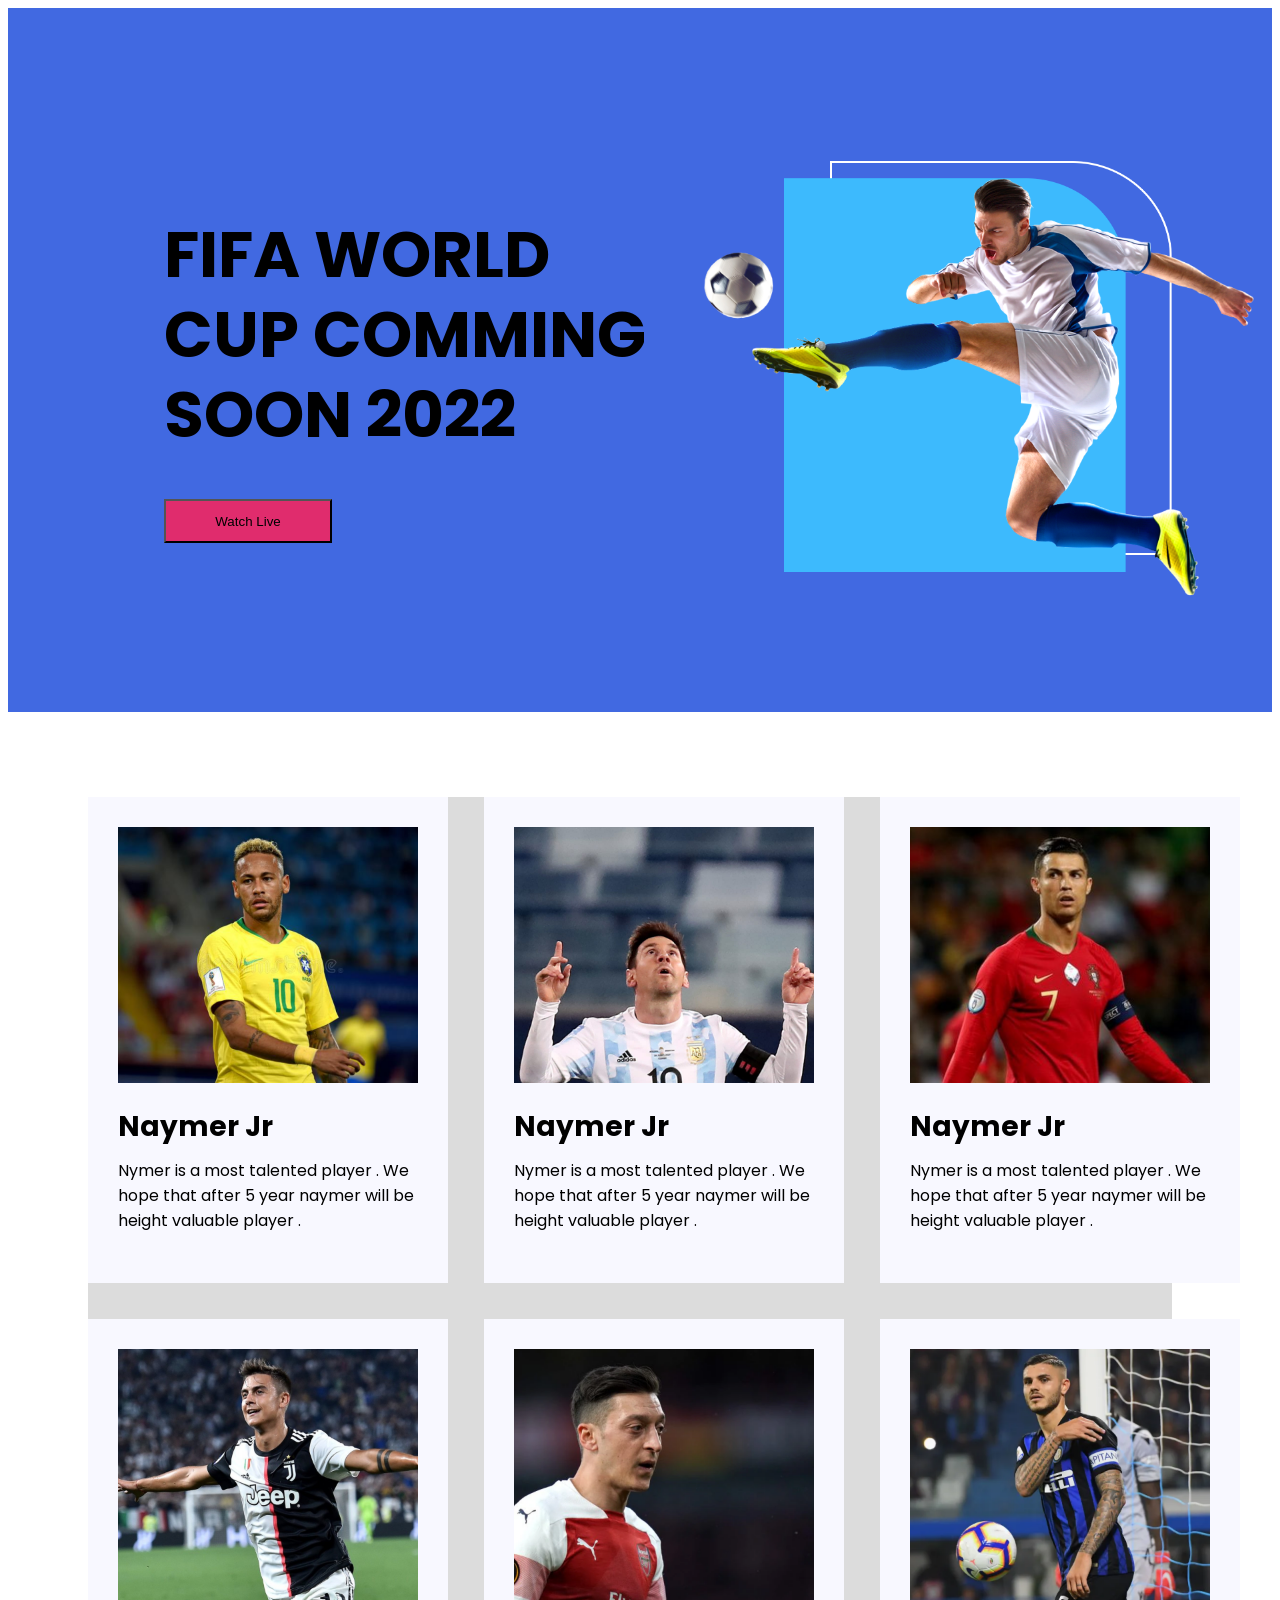
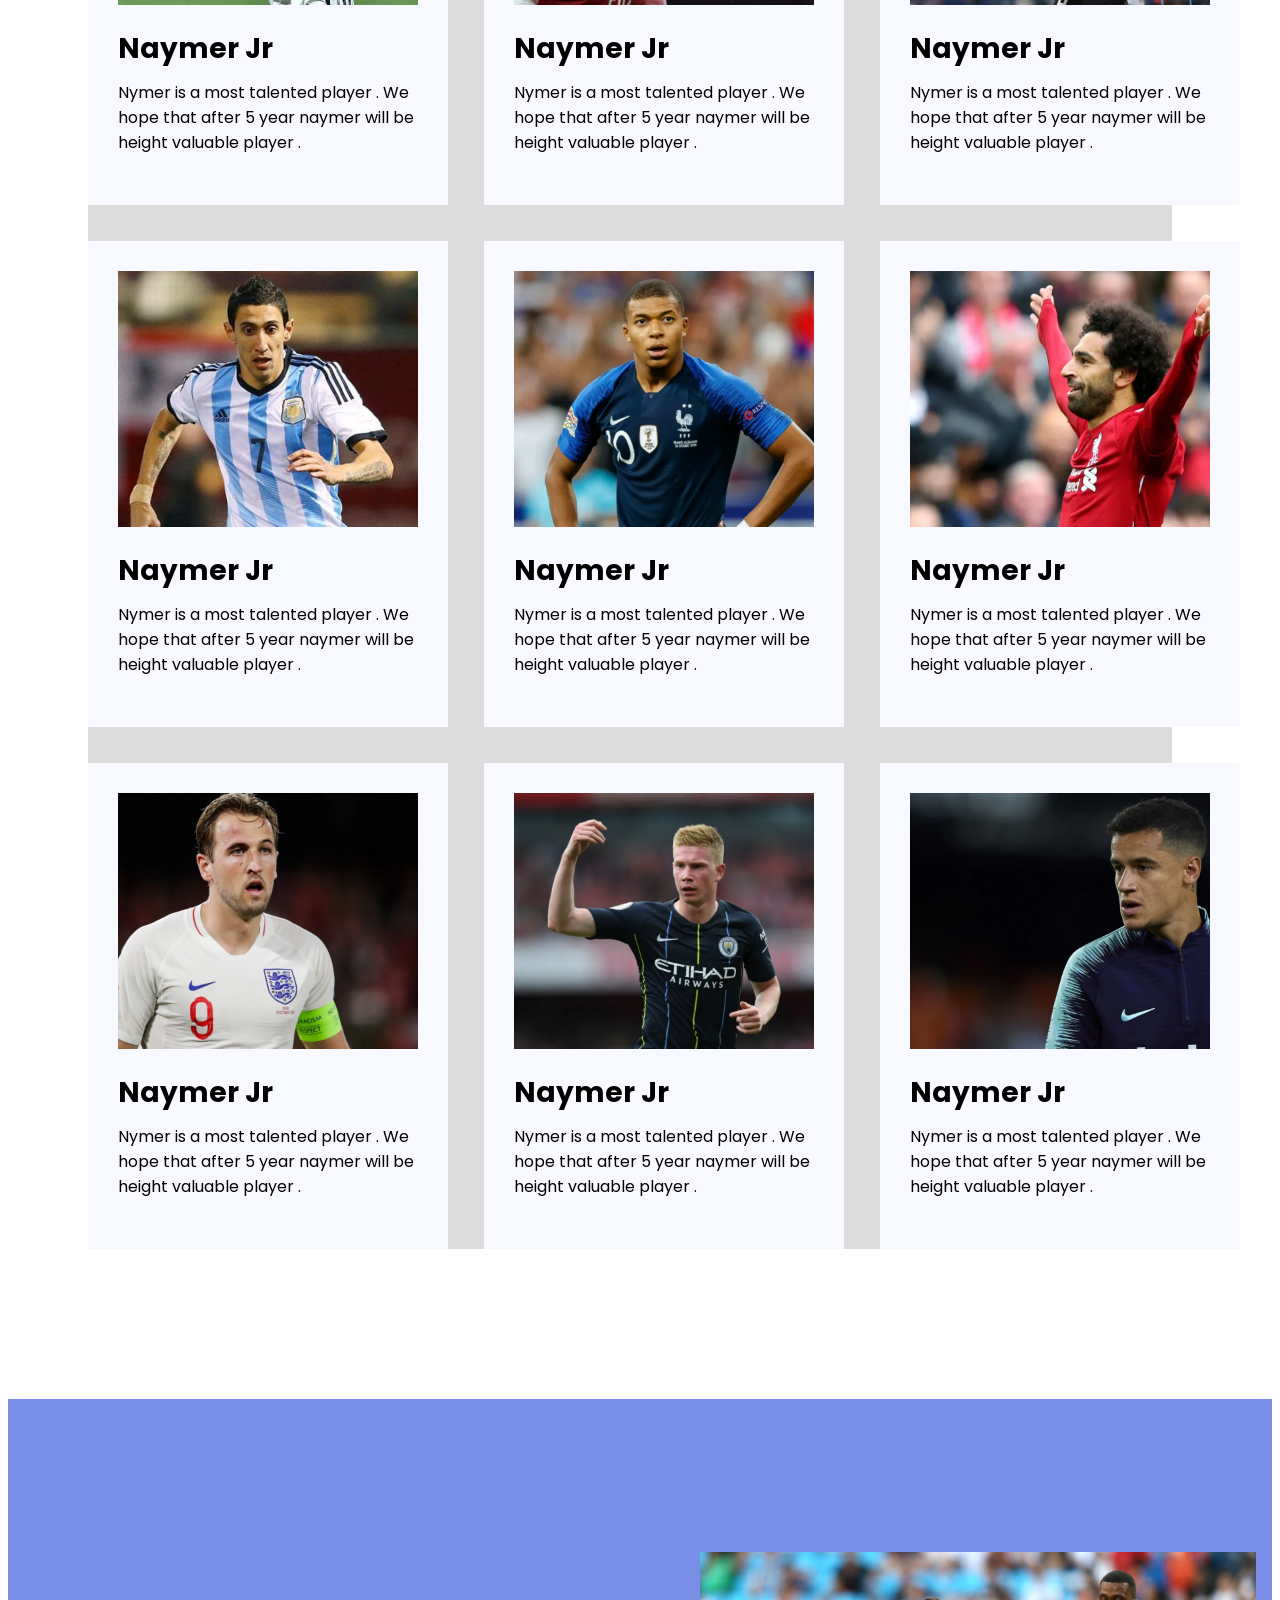
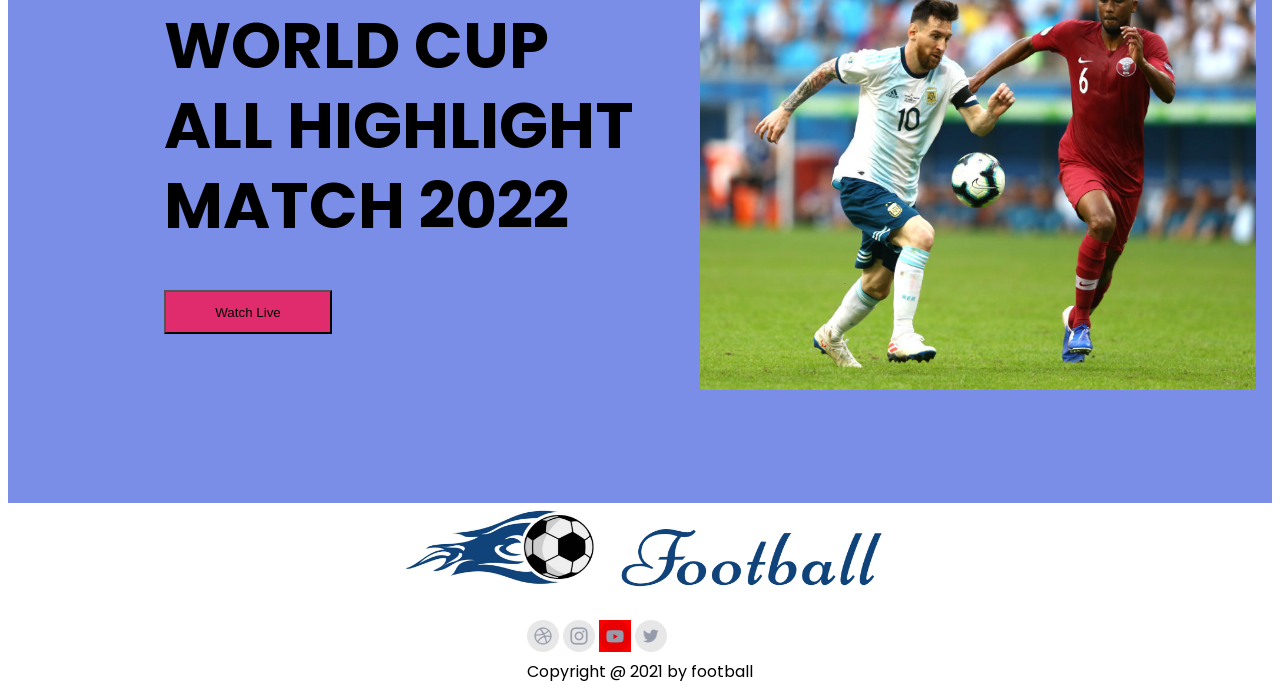
==== football.html @ 5e916704 "Football" ====
<!DOCTYPE html>
<html lang="en">

<head>
    <meta charset="UTF-8">
    <meta http-equiv="X-UA-Compatible" content="IE=edge">
    <meta name="viewport" content="width=device-width, initial-scale=1.0">
    <title>Football Club</title>
    <style>
        @import url('https://fonts.googleapis.com/css2?family=Poppins:wght@700&display=swap');
    </style>
    <link rel="stylesheet" href="Styles/style.css">
</head>

<body>
    <!-- header start -->
    <header>

    </header>
    <!-- header End -->
    <main>
        <!-- -----------------------------------
        -------main section or top section-----
        --------------------------------------->
        <section class="top-section">
            <div class="half-width">
                <h1 class="title"> FIFA WORLD CUP COMMING SOON 2022</h1>
                <button>Watch Live</button>
            </div>
            <div class="half-width">
                <img src="responsive-football-main/images/banner.png" alt="">
            </div>
        </section>
        <!-- ----------------------------------------------------------------------
 ---------------Player photo and detailas in this section ---------------->

        <section class="players">
            <div class="player">
                <img src="responsive-football-main/images/players/player-1.png" alt="">
                <div class="player-information">
                    <h2 class="player-name">Naymer Jr</h2>
                    <p class="player-details">
                        Nymer is a most talented player . We hope that after 5 year naymer will be height valuable player .
                    </p>
                </div>
            </div>
            <div class="player">
                <img src="responsive-football-main/images/players/player-2.png" alt="">
                <div class="player-information">
                    <h2 class="player-name">Naymer Jr</h2>
                    <p class="player-details">
                        Nymer is a most talented player . We hope that after 5 year naymer will be height valuable player .
                    </p>
                </div>
            </div>
            <div class="player">
                <img src="responsive-football-main/images/players/player-3.png" alt="">
                <div class="player-information">
                    <h2 class="player-name">Naymer Jr</h2>
                    <p class="player-details">
                        Nymer is a most talented player . We hope that after 5 year naymer will be height valuable player .
                    </p>
                </div>
            </div>
            <div class="player">
                <img src="responsive-football-main/images/players/player-4.png" alt="">
                <div class="player-information">
                    <h2 class="player-name">Naymer Jr</h2>
                    <p class="player-details">
                        Nymer is a most talented player . We hope that after 5 year naymer will be height valuable player .
                    </p>
                </div>
            </div>
            <div class="player">
                <img src="responsive-football-main/images/players/player-5.png" alt="">
                <div class="player-information">
                    <h2 class="player-name">Naymer Jr</h2>
                    <p class="player-details">
                        Nymer is a most talented player . We hope that after 5 year naymer will be height valuable player .
                    </p>
                </div>
            </div>
            <div class="player">
                <img src="responsive-football-main/images/players/player-6.png" alt="">
                <div class="player-information">
                    <h2 class="player-name">Naymer Jr</h2>
                    <p class="player-details">
                        Nymer is a most talented player . We hope that after 5 year naymer will be height valuable player .
                    </p>
                </div>
            </div>
            <div class="player">
                <img src="responsive-football-main/images/players/player-7.png" alt="">
                <div class="player-information">
                    <h2 class="player-name">Naymer Jr</h2>
                    <p class="player-details">
                        Nymer is a most talented player . We hope that after 5 year naymer will be height valuable player .
                    </p>
                </div>
            </div>
            <div class="player">
                <img src="responsive-football-main/images/players/player-8.png" alt="">
                <div class="player-information">
                    <h2 class="player-name">Naymer Jr</h2>
                    <p class="player-details">
                        Nymer is a most talented player . We hope that after 5 year naymer will be height valuable player .
                    </p>
                </div>
            </div>
            <div class="player">
                <img src="responsive-football-main/images/players/player-9.png" alt="">
                <div class="player-information">
                    <h2 class="player-name">Naymer Jr</h2>
                    <p class="player-details">
                        Nymer is a most talented player . We hope that after 5 year naymer will be height valuable player .
                    </p>
                </div>
            </div>
            <div class="player">
                <img src="responsive-football-main/images/players/player-10.png" alt="">
                <div class="player-information">
                    <h2 class="player-name">Naymer Jr</h2>
                    <p class="player-details">
                        Nymer is a most talented player . We hope that after 5 year naymer will be height valuable player .
                    </p>
                </div>
            </div>
            <div class="player">
                <img src="responsive-football-main/images/players/player-11.png" alt="">
                <div class="player-information">
                    <h2 class="player-name">Naymer Jr</h2>
                    <p class="player-details">
                        Nymer is a most talented player . We hope that after 5 year naymer will be height valuable player .
                    </p>
                </div>
            </div>
            <div class="player">
                <img src="responsive-football-main/images/players/player-12.png" alt="">
                <div class="player-information">
                    <h2 class="player-name">Naymer Jr</h2>
                    <p class="player-details">
                        Nymer is a most talented player . We hope that after 5 year naymer will be height valuable player .
                    </p>
                </div>
            </div>
        </section>
        <!-- ----------------------------------------------
     --------------Hilight section------------------- -->

        <section class="top-section hilight">
            <div class="half-width">
                <h1 class="title"> WORLD CUP ALL HIGHLIGHT MATCH 2022</h1>
                <button>Watch Live</button>
            </div>
            <div class="half-width">
                <img src="responsive-football-main/images/match.png" alt="">
            </div>
        </section>
        <footer>
            <div class="social-icon">
                <div class="logo">
                    <img src="responsive-football-main/images/Logo.png" alt="">
                </div>
                <div class="icon">
                    <img src="responsive-football-main/images/Social Icons/Dribbble.png" alt="">
                    <img src="responsive-football-main/images/Social Icons/Instagram.png" alt="">
                    <img class="youtube" src="responsive-football-main/images/Social Icons/Youtube.png" alt="">
                    <img src="responsive-football-main/images/Social Icons/Twitter.png" alt="">
                    <div class="copy-right">Copyright @ 2021 by football</div>
                </div>
            </div>
        </footer>
    </main>
</body>

</html>
---- Styles/style.css ----
body {
    font-family: 'Poppins', sans-serif;
}

.top-section {
    display: flex;
    background-color: royalblue;
}

.half-width {
    width: 50%;
}

.title {
    width: 485px;
    Height: 230px;
    font-size: 64px;
    margin: 207px 0px 27px 156px;
    line-height: 80px;
}

button {
    margin-left: 156px;
    margin-top: 27px;
    margin-bottom: 169px;
    width: 168px;
    height: 44px;
    background-color: #E02C6D;
    ;
}

.half-width img {
    margin-top: 153px;
    margin-left: 60px;
    width: 556.01px;
    height: 438px;
}


/* ------------------------------
--players information section----
------------------------------- */

.players {
    margin: 85px 100px 150px 80px;
    display: grid;
    grid-template-columns: repeat(3, 1fr);
    grid-gap: 36px;
    background-color: gainsboro;
}

.player {
    Width: 330px;
    Height: 456px;
    padding: 15px;
    background-color: ghostwhite;
}

.player img {
    width: 300px;
    height: 256px;
    padding: 15px 15px 0px 15px;
    margin-bottom: 16px;
}

.player-information {
    margin-left: 15px;
}

.player-name {
    font-size: 28px;
    margin: 0;
}

.player-details {
    font-size: 16px;
    margin-top: 10px
}

.hilight {
    background-color: rgb(122, 142, 231);
}

.social-icon {
    display: flex;
    flex-direction: column;
    align-items: center;
}

.logo img {
    justify-content: center;
    width: 484px;
    height: 110px;
}

.icon img {
    width: 32px;
    height: 32px;
}

.youtube {
    background-color: red;
}
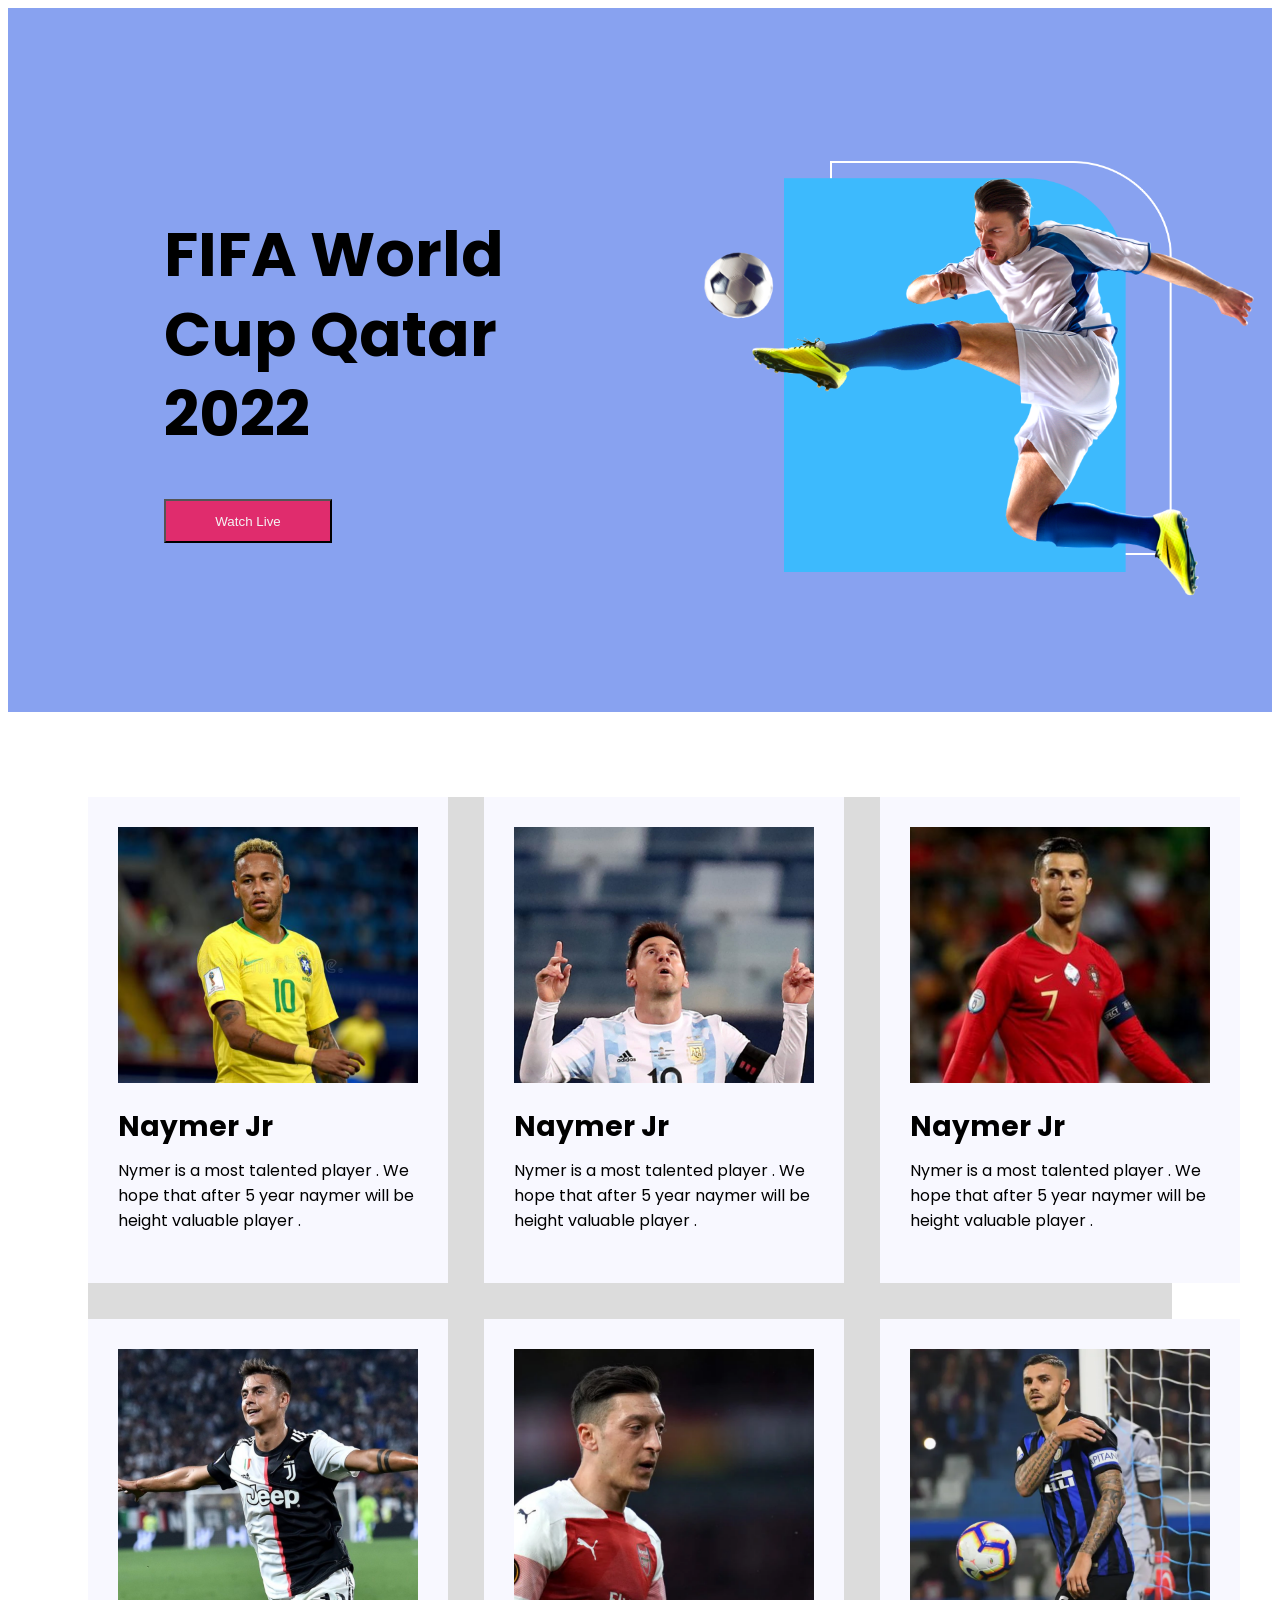
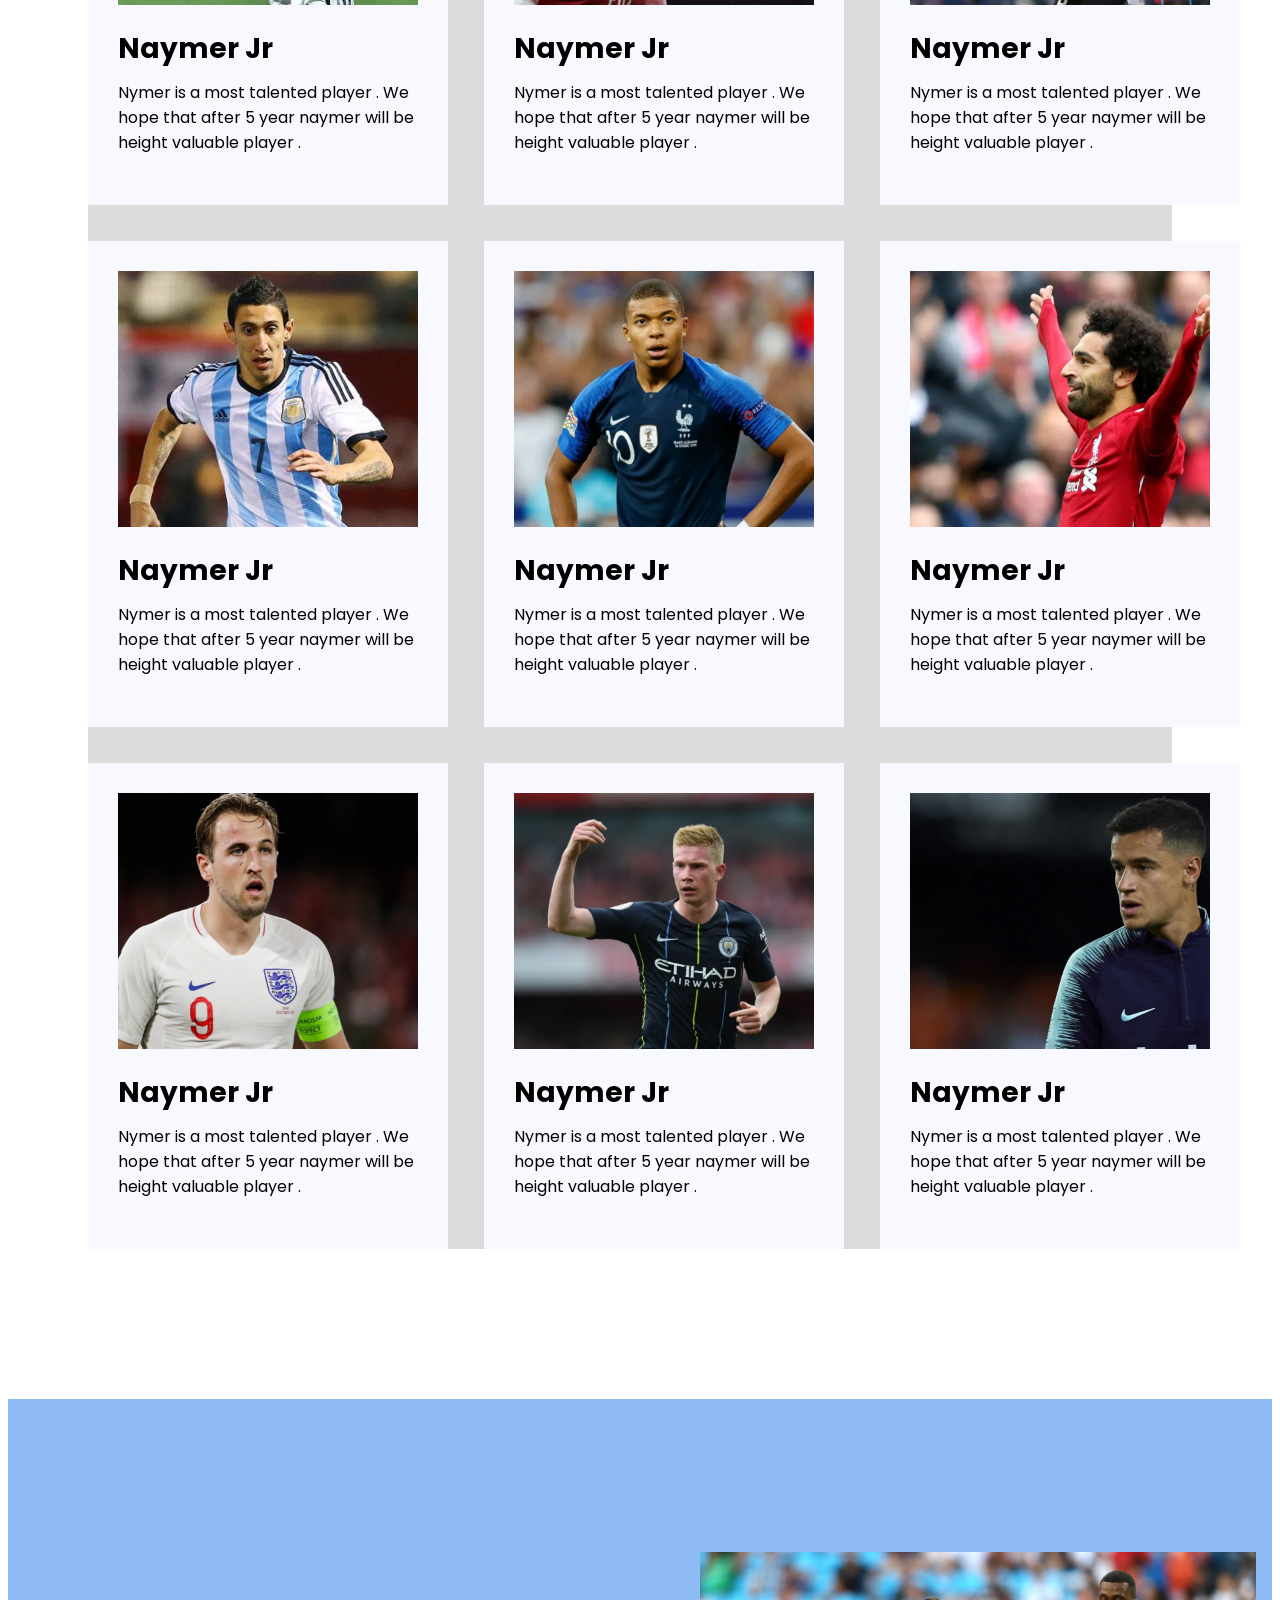
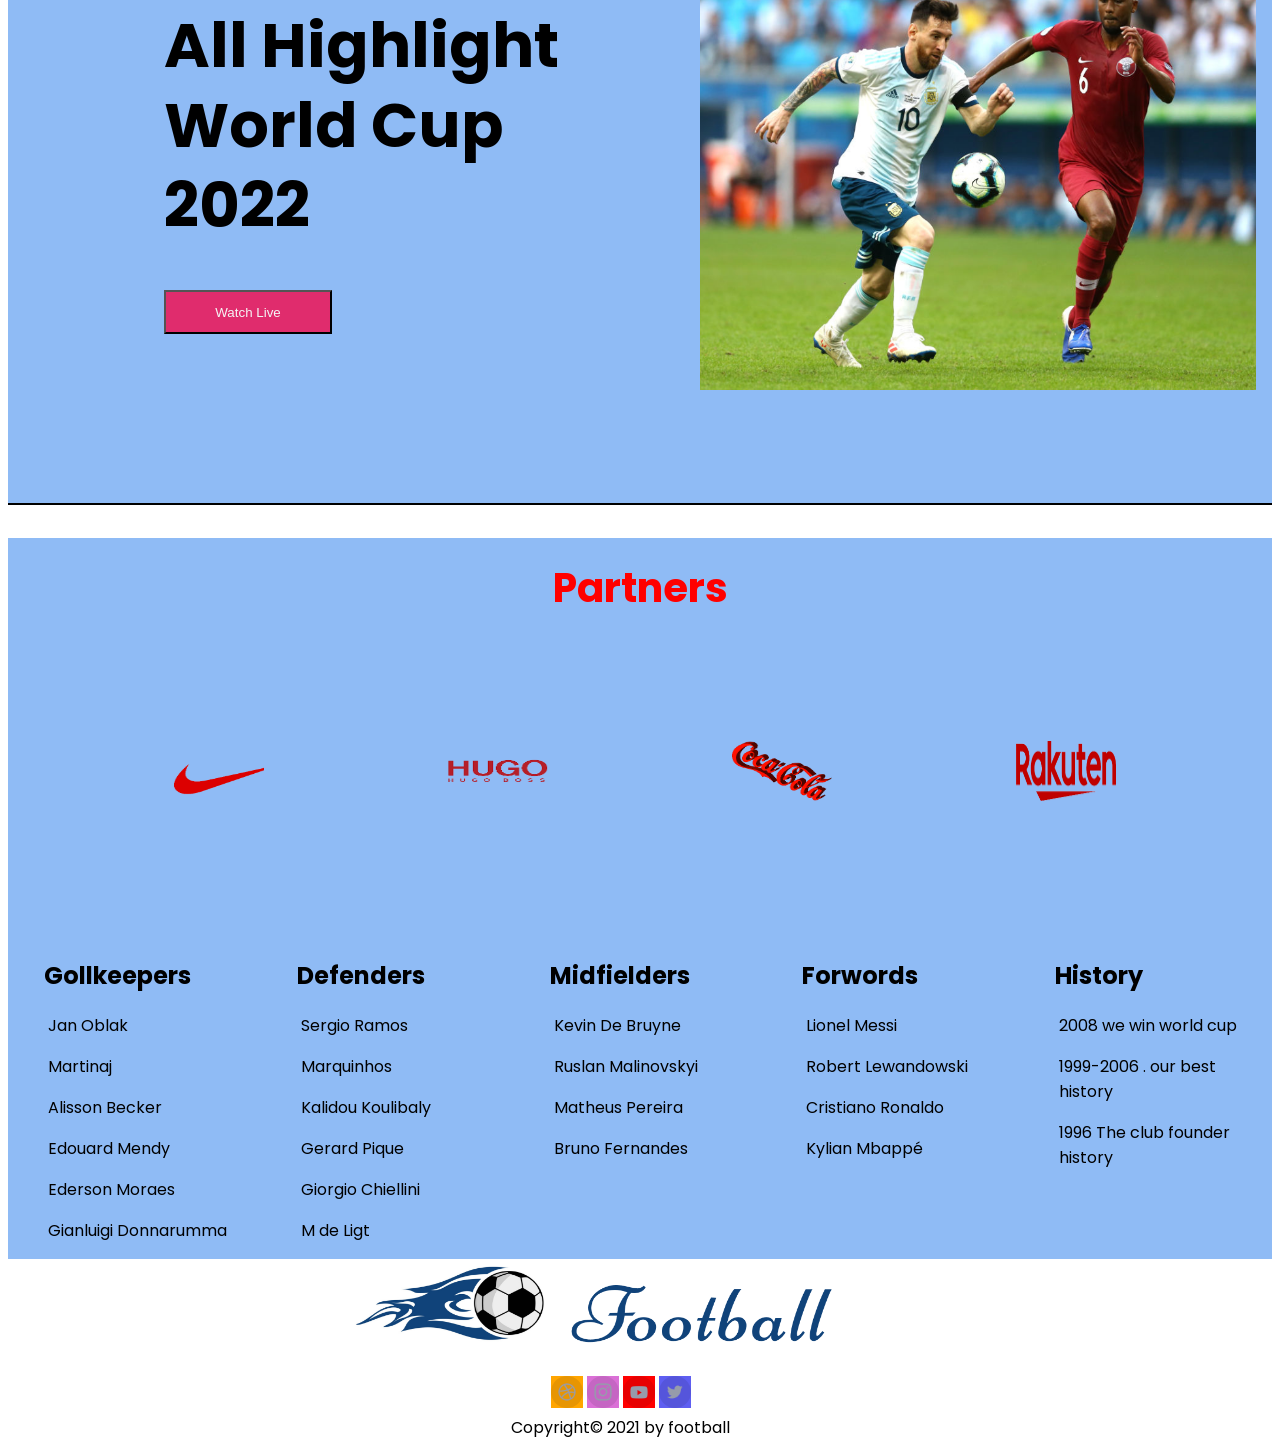
==== commit 0ae98807: "2nd chenge" ====
--- a/football.html
+++ b/football.html
@@ -19,20 +19,24 @@
     </header>
     <!-- header End -->
     <main>
+
         <!-- -----------------------------------
         -------main section or top section-----
         --------------------------------------->
+
         <section class="top-section">
             <div class="half-width">
-                <h1 class="title"> FIFA WORLD CUP COMMING SOON 2022</h1>
+                <h1 class="title"> FIFA World Cup Qatar 2022</h1>
                 <button>Watch Live</button>
             </div>
             <div class="half-width">
                 <img src="responsive-football-main/images/banner.png" alt="">
             </div>
         </section>
-        <!-- ----------------------------------------------------------------------
- ---------------Player photo and detailas in this section ---------------->
+
+        <!-- --------------------------------------------
+         -----Player photo and detailas in this section -
+         ----------------------------------------------->
 
         <section class="players">
             <div class="player">
@@ -144,32 +148,105 @@
                 </div>
             </div>
         </section>
-        <!-- ----------------------------------------------
-     --------------Hilight section------------------- -->
+
+        <!-- ----------------------------
+        -----Play Hilight section---- -->
 
         <section class="top-section hilight">
             <div class="half-width">
-                <h1 class="title"> WORLD CUP ALL HIGHLIGHT MATCH 2022</h1>
+                <h1 class="title"> All Highlight World Cup 2022</h1>
                 <button>Watch Live</button>
             </div>
             <div class="half-width">
                 <img src="responsive-football-main/images/match.png" alt="">
             </div>
-        </section>
+
+        </section>
+        <hr class="HR">
+
+        <!--<==== End Highlight section ==== >-->
+
+
+        <!----------------------------------
+         ----- Sponsor partner section------
+        -------------------------------- -->
+
+        <section class="sponsor-partnar">
+            <div class="Area">
+                <h1 style="color: red;font-size: 40px;padding-top:20px;">Partners</h1>
+                <img src="responsive-football-main/images/Sponsor/imgaes-removebg-preview.png" alt="">
+                <img src="responsive-football-main/images/Sponsor/images-removebg-preview.png" alt="">
+                <img src="responsive-football-main/images/Sponsor/Coca-cola-removebg-preview.png" alt="">
+                <img class="Rakuten" src="responsive-football-main/images/Sponsor/Rakuten-removebg-preview.png" alt="">
+            </div>
+        </section>
+
+        <!--<=== End Sponsorship section ===>>
+
+        <-----------------------------
+         ------- Club Information----
+        ------------------------- -->
+
+        <div class="club-info">
+            <div class="uniq-info">
+                <h2 class="heading">Gollkeepers</h2>
+                <ol>Jan Oblak </ol>
+                <ol>Martinaj</ol>
+                <ol>Alisson Becker</ol>
+                <ol>Edouard Mendy</ol>
+                <ol>Ederson Moraes</ol>
+                <ol>Gianluigi Donnarumma</ol>
+            </div>
+            <div class="uniq-info">
+                <h2 class="heading">Defenders</h2>
+                <ol>Sergio Ramos </ol>
+                <ol>Marquinhos</ol>
+                <ol>Kalidou Koulibaly</ol>
+                <ol>Gerard Pique</ol>
+                <ol>Giorgio Chiellini</ol>
+                <ol>M de Ligt</ol>
+            </div>
+            <div class="uniq-info">
+                <h2 class="heading">Midfielders</h2>
+                <ol>Kevin De Bruyne</ol>
+                <ol>Ruslan Malinovskyi</ol>
+                <ol>Matheus Pereira</ol>
+                <ol>Bruno Fernandes</ol>
+            </div>
+            <div class="uniq-info">
+                <h2 class="heading">Forwords</h2>
+                <ol>Lionel Messi</ol>
+                <ol>Robert Lewandowski</ol>
+                <ol>Cristiano Ronaldo</ol>
+                <ol>Kylian Mbappé</ol>
+            </div>
+            <div class="uniq-info">
+                <h2 class="heading">History</h2>
+                <ol>2008 we win world cup</ol>
+                <ol>1999-2006 . our best history</ol>
+                <ol>1996 The club founder history</ol>
+
+            </div>
+        </div>
+        <!--<==== End Club Informations ===>-->
+
+
+        <!--------------------------------------
+        ---- footer and social icon section ----
+        ------------------------------------ -->
         <footer>
+            <div class="logo">
+                <img src="responsive-football-main/images/Logo.png" alt="">
+            </div>
             <div class="social-icon">
-                <div class="logo">
-                    <img src="responsive-football-main/images/Logo.png" alt="">
-                </div>
-                <div class="icon">
-                    <img src="responsive-football-main/images/Social Icons/Dribbble.png" alt="">
-                    <img src="responsive-football-main/images/Social Icons/Instagram.png" alt="">
-                    <img class="youtube" src="responsive-football-main/images/Social Icons/Youtube.png" alt="">
-                    <img src="responsive-football-main/images/Social Icons/Twitter.png" alt="">
-                    <div class="copy-right">Copyright @ 2021 by football</div>
-                </div>
+                <img class="Dribble" src="responsive-football-main/images/Social Icons/Dribbble.png" alt="">
+                <img class="instragram" src="responsive-football-main/images/Social Icons/Instagram.png" alt="">
+                <img class="youtube" src="responsive-football-main/images/Social Icons/Youtube.png" alt="">
+                <img class="twiter" src="responsive-football-main/images/Social Icons/Twitter.png" alt="">
+                <div class="copy-right">Copyright<span>&copy;</span> 2021 by football</div>
             </div>
         </footer>
+        <!--<=== End footer section ===>-->
     </main>
 </body>
 
--- a/Styles/style.css
+++ b/Styles/style.css
@@ -1,10 +1,23 @@
+/*<-------------------------------------------------------
+      --From Font Awosome google font popins 700 used for all body-
+    -----------------------------------------------------------> */
+
 body {
     font-family: 'Poppins', sans-serif;
 }
 
+
+/* <-------------------------------------
+    --- - Top Section in this web site------
+    --------------------------------------> */
+
 .top-section {
     display: flex;
-    background-color: royalblue;
+    background-color: rgb(136, 162, 240);
+}
+
+.top-section:hover button {
+    background-image: linear-gradient(red, Gold, violet);
 }
 
 .half-width {
@@ -14,10 +27,13 @@
 .title {
     width: 485px;
     Height: 230px;
-    font-size: 64px;
+    font-size: 62px;
     margin: 207px 0px 27px 156px;
     line-height: 80px;
 }
+
+
+/*<---Watch live button --> */
 
 button {
     margin-left: 156px;
@@ -26,7 +42,11 @@
     width: 168px;
     height: 44px;
     background-color: #E02C6D;
-    ;
+    color: whitesmoke;
+}
+
+button:hover {
+    background-color: rgb(247, 47, 237);
 }
 
 .half-width img {
@@ -38,8 +58,8 @@
 
 
 /* ------------------------------
---players information section----
-------------------------------- */
+    --players information section----
+    ------------------------------- */
 
 .players {
     margin: 85px 100px 150px 80px;
@@ -77,11 +97,58 @@
     margin-top: 10px
 }
 
+
+/*------------------------------------
+    ------- Highlight sectio------------
+    ------------------------------------ */
+
 .hilight {
-    background-color: rgb(122, 142, 231);
-}
-
-.social-icon {
+    background-color: rgb(143, 187, 245);
+}
+
+.HR {
+    border: 1px solid black;
+    margin: 0;
+    padding: 0;
+    box-shadow: blanchedalmond;
+}
+
+
+/*-------------------------------------
+    ------- Sponsor part------------------
+    -------------------------------------> */
+
+.sponsor-partnar>.Area {
+    height: 400px;
+    background-color: rgb(143, 187, 245);
+    text-align: center;
+}
+
+.Area>img {
+    padding: 90px;
+    height: 60px;
+    width: 100px;
+}
+
+
+/*-----Club info-- */
+
+.club-info {
+    display: grid;
+    grid-template-columns: repeat(5, 1fr);
+    background-color: rgb(143, 187, 245);
+}
+
+.heading {
+    margin-left: 36px;
+}
+
+
+/*======================================
+ ---- social icon in this section-------
+ ======================================= */
+
+footer {
     display: flex;
     flex-direction: column;
     align-items: center;
@@ -91,13 +158,200 @@
     justify-content: center;
     width: 484px;
     height: 110px;
-}
-
-.icon img {
+    margin-left: -100px;
+}
+
+.social-icon img {
     width: 32px;
     height: 32px;
 }
 
+
+/*-------------Icon lists--- ----- */
+
+.Dribble {
+    background-color: orange;
+}
+
+.instragram {
+    background-color: orchid;
+}
+
 .youtube {
     background-color: red;
+}
+
+.twiter {
+    background: rgb(94, 94, 241);
+}
+
+.copy-right {
+    margin-left: -40px;
+}
+
+
+/* --------------------------------------
+   - ----Media Queries for mobbile--(Max-688)
+    ---------------------------------------*/
+
+@media only screen and (max-width:688px) {
+    .top-section {
+        background-color: rgb(111, 160, 233);
+    }
+    .top-section:hover button {
+        background-image: linear-gradient(red, Gold, violet);
+    }
+    .title {
+        width: 440px;
+        Height: 214px;
+        font-size: 45px;
+        margin: 29px 0px -60px 45px;
+        line-height: 60px;
+    }
+    .half-width {
+        display: flex;
+        flex-direction: column;
+    }
+    button {
+        margin-left: 50px;
+        margin-top: 5px;
+    }
+    .half-width img {
+        margin-top: 270px;
+        margin-left: -140px;
+        width: 330.01px;
+        height: 260px;
+    }
+    .players {
+        margin: 36px 18px 36px 18px;
+        display: grid;
+        grid-template-columns: repeat(1, 1fr);
+        grid-gap: 26px;
+        background-color: gainsboro;
+    }
+    .player img {
+        width: 300px;
+        height: 256px;
+        padding: 16px 0px 0px 15px;
+    }
+    .title {
+        width: 384px;
+        Height: 215px;
+        font-size: 39px;
+        margin: 5px 0px -60px 18px;
+        line-height: 58px;
+    }
+    /*--- highlight theme image-- */
+    .half-width img {
+        margin-top: 237px;
+        margin-left: -197px;
+        width: 394px;
+        height: 270px;
+    }
+    .Area>img {
+        padding: 40px;
+        height: 60px;
+        width: 100px;
+    }
+    .club-info {
+        display: grid;
+        grid-template-columns: repeat(2, 1fr);
+        background-color: rgba(121, 165, 212, 0.966);
+    }
+    .uniq-info {
+        font-weight: bold;
+    }
+    .logo img {
+        justify-content: center;
+        width: 350px;
+        height: 130px;
+        margin-left: 0px;
+    }
+    .copy-right {
+        font-weight: 700;
+    }
+}
+
+
+/*-----------------------------------------
+------------Media queroes for tablet---------
+-------------------------------------------> */
+
+@media only screen and (min-width:688px) and (max-width:992px) {
+    .top-section {
+        background-color: rgb(111, 160, 233);
+    }
+    .top-section:hover button {
+        background-image: linear-gradient(red, Gold, violet);
+    }
+    .title {
+        width: 440px;
+        Height: 214px;
+        font-size: 45px;
+        margin: 29px 0px -60px 45px;
+        line-height: 60px;
+    }
+    .half-width {
+        display: flex;
+        flex-direction: column;
+    }
+    button {
+        margin-left: 50px;
+        margin-top: 5px;
+    }
+    .half-width img {
+        margin-top: 270px;
+        margin-left: -140px;
+        width: 330.01px;
+        height: 260px;
+    }
+    .players {
+        margin: 36px 0px 36px 0px;
+        display: grid;
+        grid-template-columns: repeat(2, 1fr);
+        grid-gap: 36px;
+        background-color: gainsboro;
+    }
+    .player img {
+        width: 300px;
+        height: 256px;
+        padding: 16px 0px 0px 18px;
+    }
+    .title {
+        width: 384px;
+        Height: 215px;
+        font-size: 39px;
+        margin: 5px 0px -60px 18px;
+        line-height: 58px;
+    }
+    /*--- highlight theme image-- */
+    .half-width img {
+        margin-top: 250px;
+        margin-left: -318px;
+        margin-bottom: 50px;
+        width: 632px;
+        height: 320px;
+    }
+    .Area>img {
+        padding: 40px;
+        height: 60px;
+        width: 100px;
+    }
+    .club-info {
+        display: grid;
+        grid-template-columns: repeat(2, 1fr);
+        background-color: rgba(121, 165, 212, 0.966);
+    }
+    .uniq-info {
+        font-weight: bold;
+    }
+    .logo img {
+        justify-content: center;
+        width: 350px;
+        height: 130px;
+        margin-left: 0px;
+    }
+    .copy-right {
+        font-weight: 700;
+    }
 }
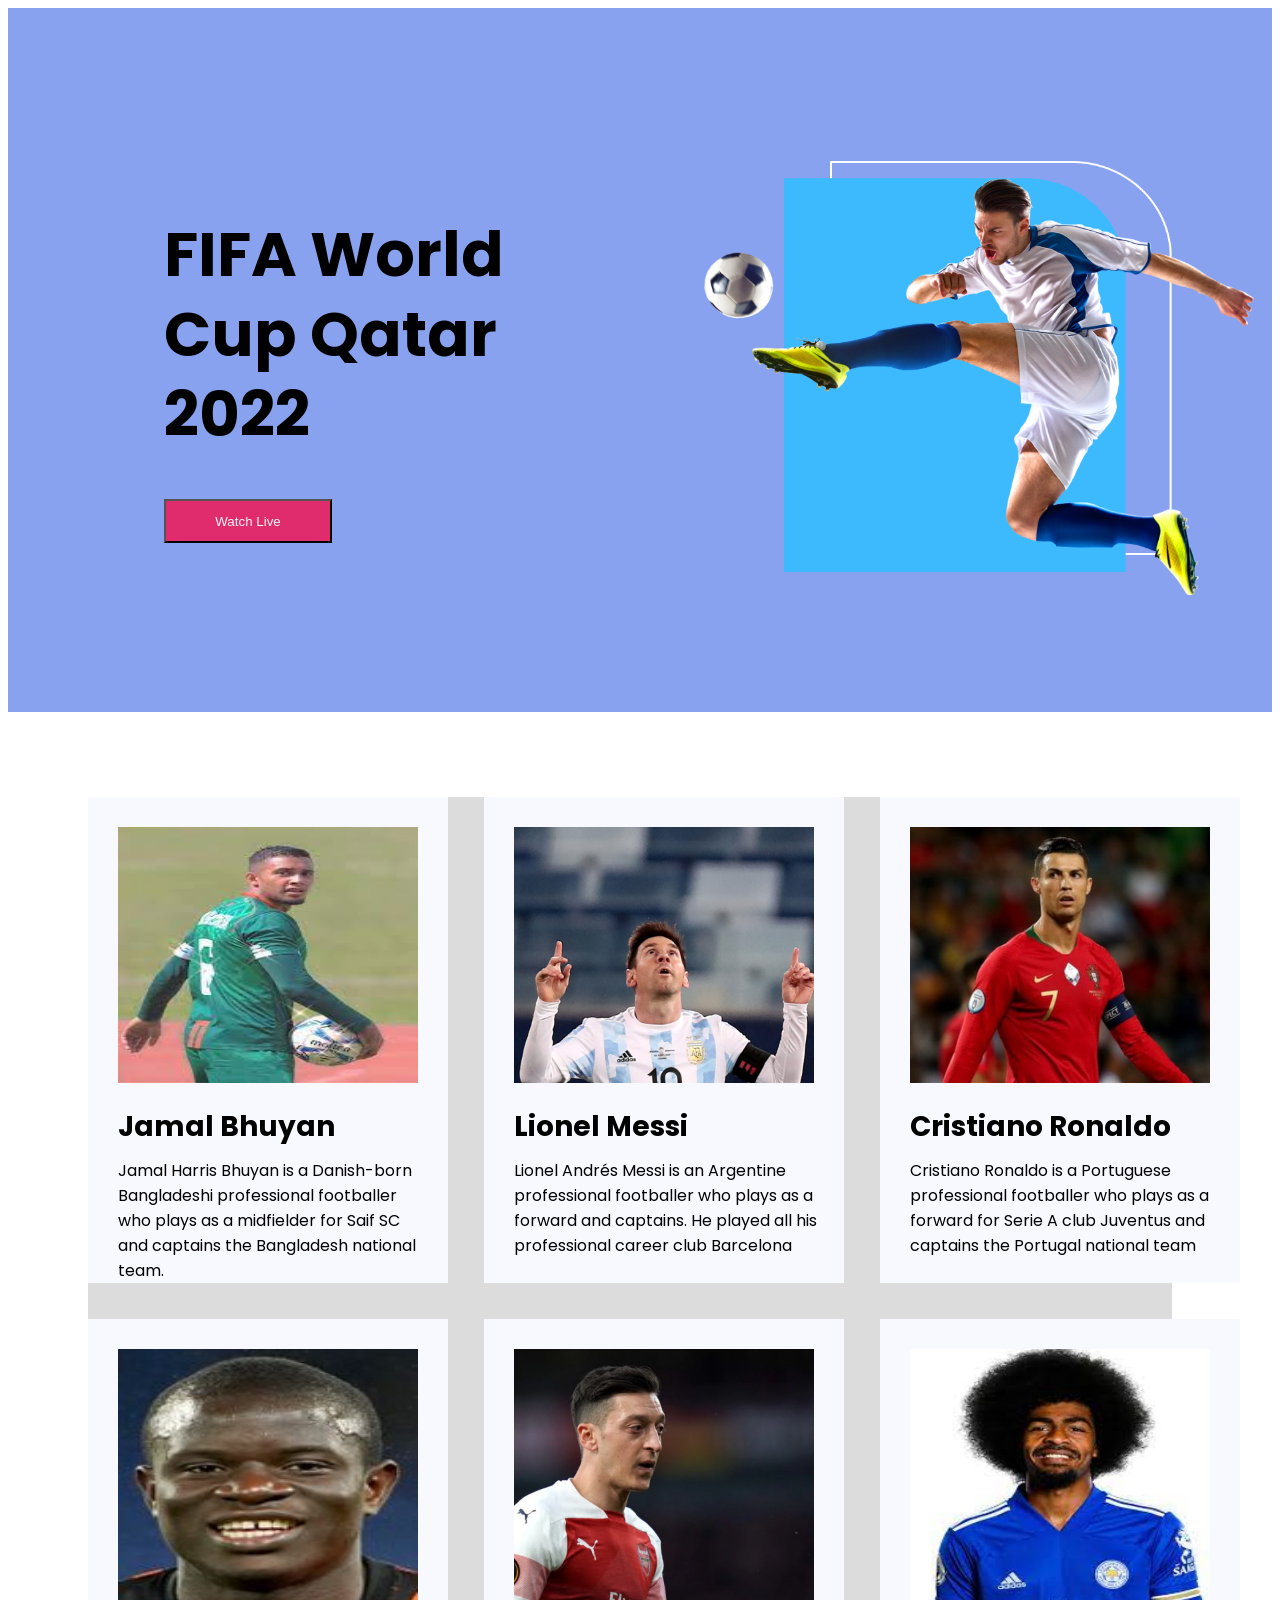
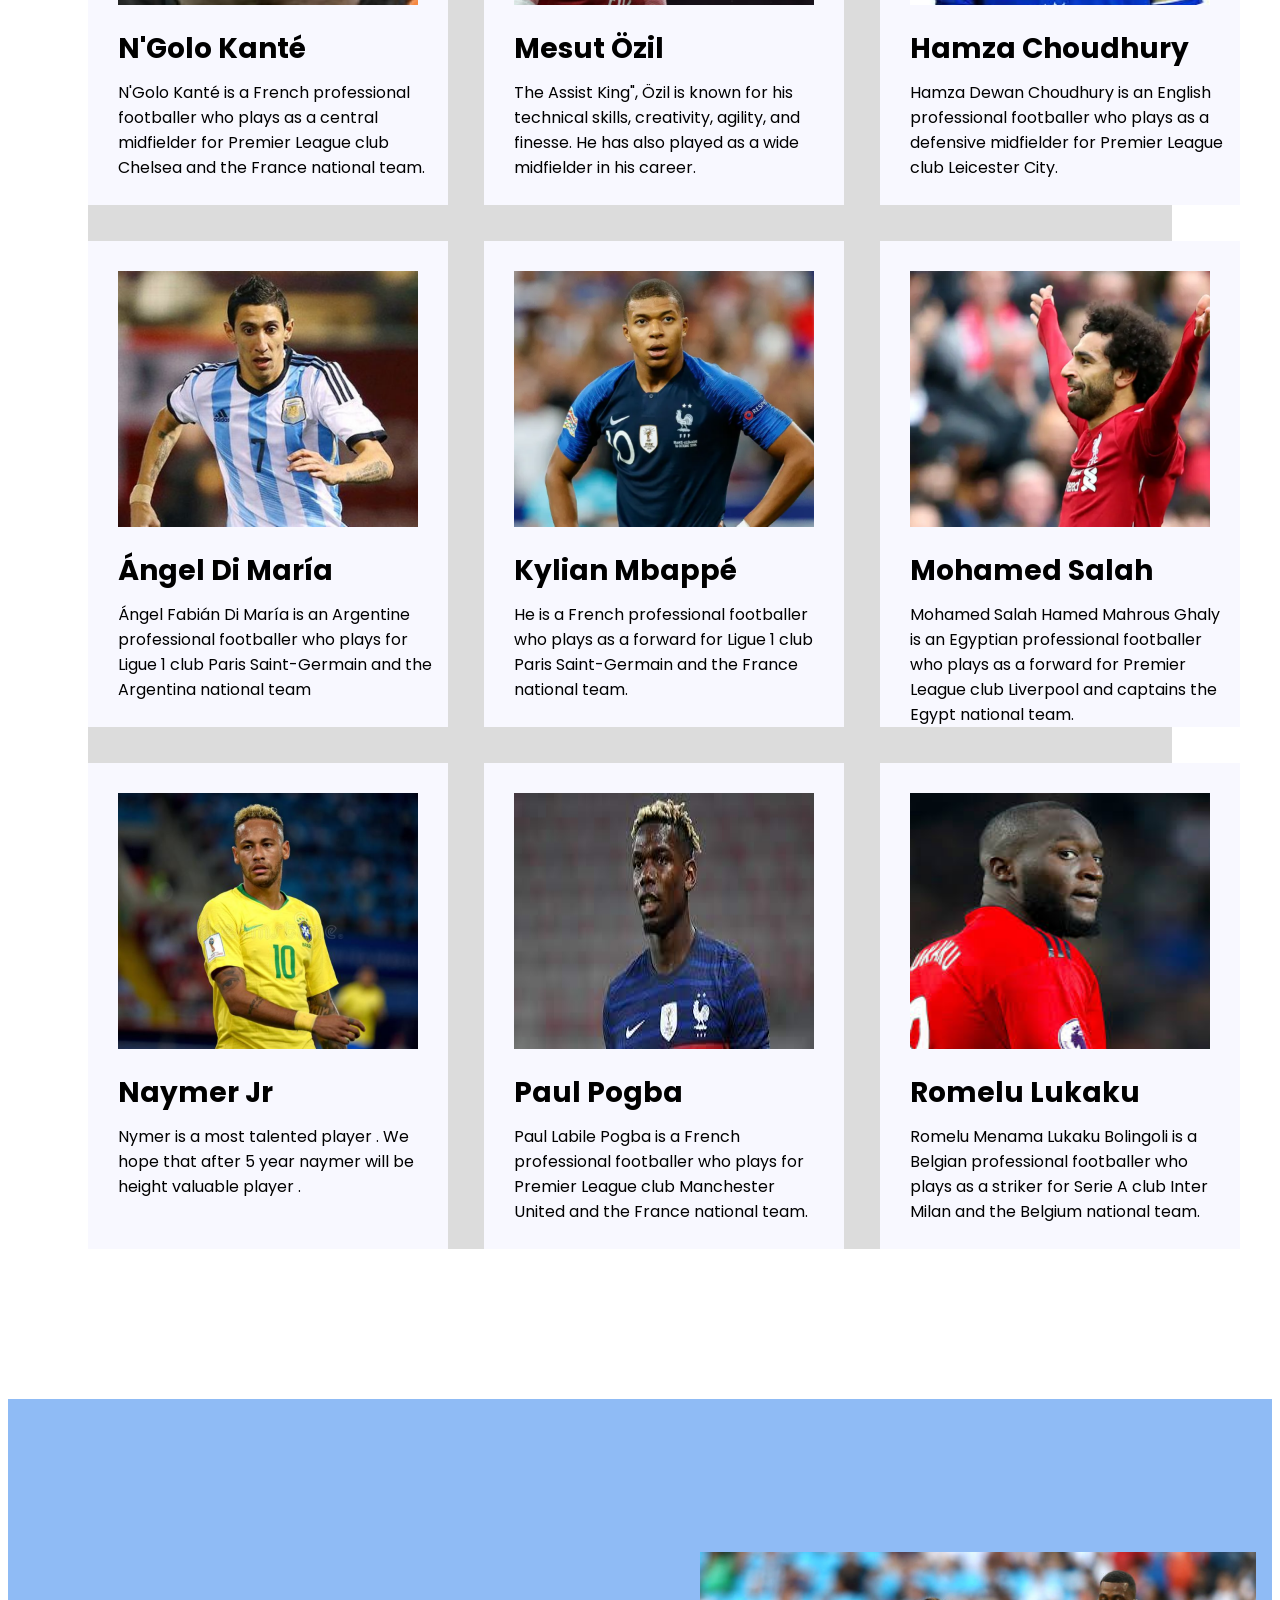
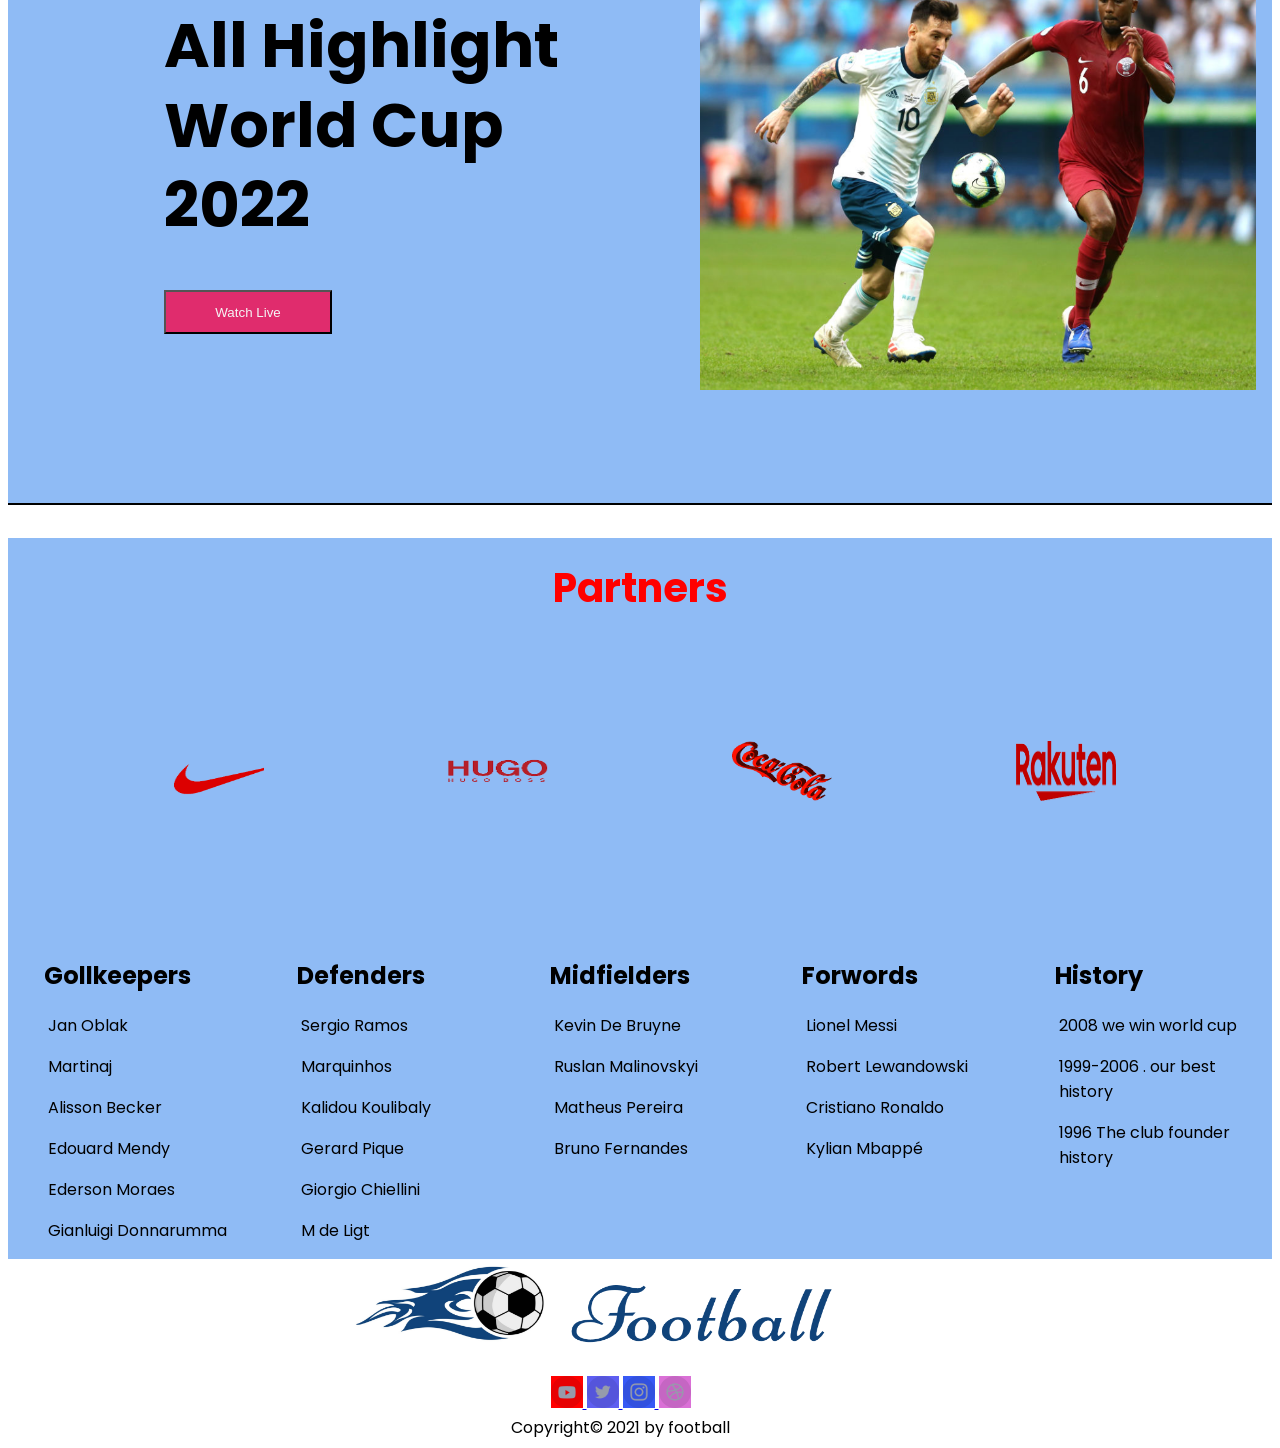
==== commit c4222e28: "finall" ====
--- a/football.html
+++ b/football.html
@@ -24,10 +24,11 @@
         -------main section or top section-----
         --------------------------------------->
 
-        <section class="top-section">
+        <section class="main-container">
             <div class="half-width">
                 <h1 class="title"> FIFA World Cup Qatar 2022</h1>
-                <button>Watch Live</button>
+                <a target="_blank" href="https://www.bioscopelive.com/en/">
+                    <button> Watch Live</button></a>
             </div>
             <div class="half-width">
                 <img src="responsive-football-main/images/banner.png" alt="">
@@ -40,6 +41,78 @@
 
         <section class="players">
             <div class="player">
+                <img src="responsive-football-main/images/players/download (1).jpg" alt="">
+                <div class="player-information">
+                    <h2 class="player-name">Jamal Bhuyan</h2>
+                    <p class="player-details">
+                        Jamal Harris Bhuyan is a Danish-born Bangladeshi professional footballer who plays as a midfielder for Saif SC and captains the Bangladesh national team. </p>
+                </div>
+            </div>
+            <div class="player">
+                <img src="responsive-football-main/images/players/player-2.png" alt="">
+                <div class="player-information">
+                    <h2 class="player-name">Lionel Messi</h2>
+                    <p class="player-details">
+                        Lionel Andrés Messi is an Argentine professional footballer who plays as a forward and captains. He played all his professional career club Barcelona </p>
+                </div>
+            </div>
+            <div class="player">
+                <img src="responsive-football-main/images/players/player-3.png" alt="">
+                <div class="player-information">
+                    <h2 class="player-name">Cristiano Ronaldo</h2>
+                    <p class="player-details">
+                        Cristiano Ronaldo is a Portuguese professional footballer who plays as a forward for Serie A club Juventus and captains the Portugal national team </p>
+                </div>
+            </div>
+            <div class="player">
+                <img src="responsive-football-main/images/players/palyer.jpg" alt="">
+                <div class="player-information">
+                    <h2 class="player-name">N'Golo Kanté</h2>
+                    <p class="player-details">
+                        N'Golo Kanté is a French professional footballer who plays as a central midfielder for Premier League club Chelsea and the France national team. </p>
+                </div>
+            </div>
+            <div class="player">
+                <img src="responsive-football-main/images/players/player-5.png" alt="">
+                <div class="player-information">
+                    <h2 class="player-name">Mesut Özil</h2>
+                    <p class="player-details">
+                        The Assist King", Özil is known for his technical skills, creativity, agility, and finesse. He has also played as a wide midfielder in his career. </p>
+                </div>
+            </div>
+            <div class="player">
+                <img src="responsive-football-main/images/players/download.jpg" alt="">
+                <div class="player-information">
+                    <h2 class="player-name">Hamza Choudhury</h2>
+                    <p class="player-details">
+                        Hamza Dewan Choudhury is an English professional footballer who plays as a defensive midfielder for Premier League club Leicester City. </p>
+                </div>
+            </div>
+            <div class="player">
+                <img src="responsive-football-main/images/players/player-7.png" alt="">
+                <div class="player-information">
+                    <h2 class="player-name">Ángel Di María</h2>
+                    <p class="player-details">
+                        Ángel Fabián Di María is an Argentine professional footballer who plays for Ligue 1 club Paris Saint-Germain and the Argentina national team </p>
+                </div>
+            </div>
+            <div class="player">
+                <img src="responsive-football-main/images/players/player-8.png" alt="">
+                <div class="player-information">
+                    <h2 class="player-name">Kylian Mbappé</h2>
+                    <p class="player-details">
+                        He is a French professional footballer who plays as a forward for Ligue 1 club Paris Saint-Germain and the France national team. </p>
+                </div>
+            </div>
+            <div class="player">
+                <img src="responsive-football-main/images/players/player-9.png" alt="">
+                <div class="player-information">
+                    <h2 class="player-name">Mohamed Salah</h2>
+                    <p class="player-details">
+                        Mohamed Salah Hamed Mahrous Ghaly is an Egyptian professional footballer who plays as a forward for Premier League club Liverpool and captains the Egypt national team. </p>
+                </div>
+            </div>
+            <div class="player">
                 <img src="responsive-football-main/images/players/player-1.png" alt="">
                 <div class="player-information">
                     <h2 class="player-name">Naymer Jr</h2>
@@ -49,102 +122,19 @@
                 </div>
             </div>
             <div class="player">
-                <img src="responsive-football-main/images/players/player-2.png" alt="">
-                <div class="player-information">
-                    <h2 class="player-name">Naymer Jr</h2>
-                    <p class="player-details">
-                        Nymer is a most talented player . We hope that after 5 year naymer will be height valuable player .
-                    </p>
-                </div>
-            </div>
-            <div class="player">
-                <img src="responsive-football-main/images/players/player-3.png" alt="">
-                <div class="player-information">
-                    <h2 class="player-name">Naymer Jr</h2>
-                    <p class="player-details">
-                        Nymer is a most talented player . We hope that after 5 year naymer will be height valuable player .
-                    </p>
-                </div>
-            </div>
-            <div class="player">
-                <img src="responsive-football-main/images/players/player-4.png" alt="">
-                <div class="player-information">
-                    <h2 class="player-name">Naymer Jr</h2>
-                    <p class="player-details">
-                        Nymer is a most talented player . We hope that after 5 year naymer will be height valuable player .
-                    </p>
-                </div>
-            </div>
-            <div class="player">
-                <img src="responsive-football-main/images/players/player-5.png" alt="">
-                <div class="player-information">
-                    <h2 class="player-name">Naymer Jr</h2>
-                    <p class="player-details">
-                        Nymer is a most talented player . We hope that after 5 year naymer will be height valuable player .
-                    </p>
-                </div>
-            </div>
-            <div class="player">
-                <img src="responsive-football-main/images/players/player-6.png" alt="">
-                <div class="player-information">
-                    <h2 class="player-name">Naymer Jr</h2>
-                    <p class="player-details">
-                        Nymer is a most talented player . We hope that after 5 year naymer will be height valuable player .
-                    </p>
-                </div>
-            </div>
-            <div class="player">
-                <img src="responsive-football-main/images/players/player-7.png" alt="">
-                <div class="player-information">
-                    <h2 class="player-name">Naymer Jr</h2>
-                    <p class="player-details">
-                        Nymer is a most talented player . We hope that after 5 year naymer will be height valuable player .
-                    </p>
-                </div>
-            </div>
-            <div class="player">
-                <img src="responsive-football-main/images/players/player-8.png" alt="">
-                <div class="player-information">
-                    <h2 class="player-name">Naymer Jr</h2>
-                    <p class="player-details">
-                        Nymer is a most talented player . We hope that after 5 year naymer will be height valuable player .
-                    </p>
-                </div>
-            </div>
-            <div class="player">
-                <img src="responsive-football-main/images/players/player-9.png" alt="">
-                <div class="player-information">
-                    <h2 class="player-name">Naymer Jr</h2>
-                    <p class="player-details">
-                        Nymer is a most talented player . We hope that after 5 year naymer will be height valuable player .
-                    </p>
-                </div>
-            </div>
-            <div class="player">
-                <img src="responsive-football-main/images/players/player-10.png" alt="">
-                <div class="player-information">
-                    <h2 class="player-name">Naymer Jr</h2>
-                    <p class="player-details">
-                        Nymer is a most talented player . We hope that after 5 year naymer will be height valuable player .
-                    </p>
-                </div>
-            </div>
-            <div class="player">
-                <img src="responsive-football-main/images/players/player-11.png" alt="">
-                <div class="player-information">
-                    <h2 class="player-name">Naymer Jr</h2>
-                    <p class="player-details">
-                        Nymer is a most talented player . We hope that after 5 year naymer will be height valuable player .
-                    </p>
-                </div>
-            </div>
-            <div class="player">
-                <img src="responsive-football-main/images/players/player-12.png" alt="">
-                <div class="player-information">
-                    <h2 class="player-name">Naymer Jr</h2>
-                    <p class="player-details">
-                        Nymer is a most talented player . We hope that after 5 year naymer will be height valuable player .
-                    </p>
+                <img src="responsive-football-main/images/players/download (2).jpg" alt="">
+                <div class="player-information">
+                    <h2 class="player-name">Paul Pogba</h2>
+                    <p class="player-details">
+                        Paul Labile Pogba is a French professional footballer who plays for Premier League club Manchester United and the France national team. </p>
+                </div>
+            </div>
+            <div class="player">
+                <img src="responsive-football-main/images/players/images.jpg" alt="">
+                <div class="player-information">
+                    <h2 class="player-name">Romelu Lukaku</h2>
+                    <p class="player-details">
+                        Romelu Menama Lukaku Bolingoli is a Belgian professional footballer who plays as a striker for Serie A club Inter Milan and the Belgium national team. </p>
                 </div>
             </div>
         </section>
@@ -152,7 +142,7 @@
         <!-- ----------------------------
         -----Play Hilight section---- -->
 
-        <section class="top-section hilight">
+        <section class="main-container hilight">
             <div class="half-width">
                 <h1 class="title"> All Highlight World Cup 2022</h1>
                 <button>Watch Live</button>
@@ -239,10 +229,20 @@
                 <img src="responsive-football-main/images/Logo.png" alt="">
             </div>
             <div class="social-icon">
-                <img class="Dribble" src="responsive-football-main/images/Social Icons/Dribbble.png" alt="">
-                <img class="instragram" src="responsive-football-main/images/Social Icons/Instagram.png" alt="">
-                <img class="youtube" src="responsive-football-main/images/Social Icons/Youtube.png" alt="">
-                <img class="twiter" src="responsive-football-main/images/Social Icons/Twitter.png" alt="">
+                <a target="_blank" href="https://www.youtube.com/">
+                    <img class="youtube" src="responsive-football-main/images/Social Icons/Youtube.png" alt="">
+                </a>
+                <a target="_blank" href="https://twitter.com/?lang=en">
+                    <img class="twiter" src="responsive-football-main/images/Social Icons/Twitter.png" alt="">
+                </a>
+                <a target="_blank" href="https://www.instagram.com/">
+                    <img class="instragram" src="responsive-football-main/images/Social Icons/Instagram.png" alt="">
+                </a>
+                <a target="_blank" href="https://dribbble.com/"> <img class="Dribble" src="responsive-football-main/images/Social Icons/Dribbble.png" alt="">
+                </a>
+
+
+
                 <div class="copy-right">Copyright<span>&copy;</span> 2021 by football</div>
             </div>
         </footer>
--- a/Styles/style.css
+++ b/Styles/style.css
@@ -11,12 +11,12 @@
     --- - Top Section in this web site------
     --------------------------------------> */
 
-.top-section {
+.main-container {
     display: flex;
     background-color: rgb(136, 162, 240);
 }
 
-.top-section:hover button {
+.main-container:hover button {
     background-image: linear-gradient(red, Gold, violet);
 }
 
@@ -170,11 +170,11 @@
 /*-------------Icon lists--- ----- */
 
 .Dribble {
-    background-color: orange;
+    background-color: orchid;
 }
 
 .instragram {
-    background-color: orchid;
+    background-color: rgb(55, 89, 245)
 }
 
 .youtube {
@@ -195,10 +195,10 @@
     ---------------------------------------*/
 
 @media only screen and (max-width:688px) {
-    .top-section {
+    .main-container {
         background-color: rgb(111, 160, 233);
     }
-    .top-section:hover button {
+    .main-container:hover button {
         background-image: linear-gradient(red, Gold, violet);
     }
     .title {
@@ -278,10 +278,10 @@
 -------------------------------------------> */
 
 @media only screen and (min-width:688px) and (max-width:992px) {
-    .top-section {
+    .main-container {
         background-color: rgb(111, 160, 233);
     }
-    .top-section:hover button {
+    .main-container:hover button {
         background-image: linear-gradient(red, Gold, violet);
     }
     .title {
